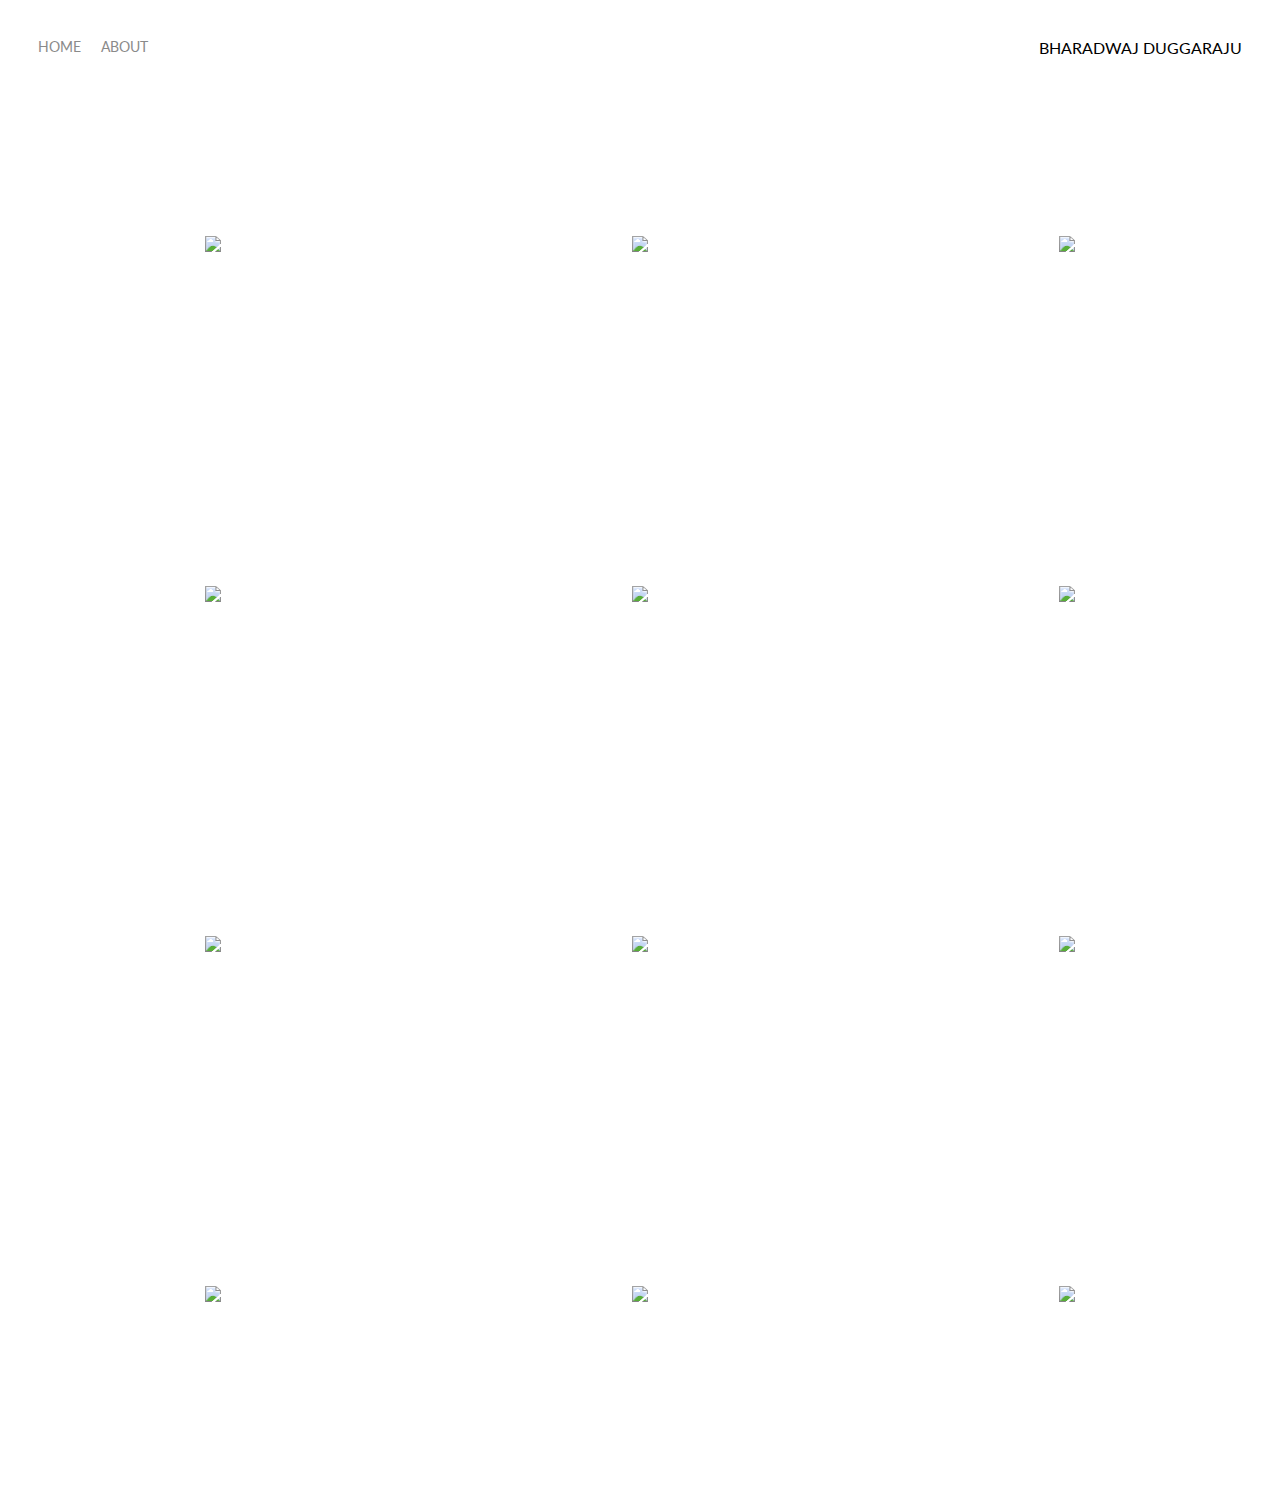
==== index.html @ 0aa211a1 "feat: push code out and see if works" ====
<!DOCTYPE html>
<html>
<head>
    <meta charset="utf-8">
    <title>Page Title</title>
    <link href="https://fonts.googleapis.com/css?family=Lato" rel="stylesheet">
    <link rel="stylesheet" href="styles.css">
    
</head>
<body>
    <div class="container">
        <div class="nav-wrapper">
            <div class="leftside">
                <div class="navlinkwrapper">
                    <a href="index.html">Home</a>
                </div>
                <div class="navlinkwrapper">
                    <a href="about.html">About</a>
                </div>
            </div>
            
            <div class="rightside">
                <div class="brand">
                    <div>BHARADWAJ DUGGARAJU</div>
                </div>
            </div>
        </div>

        <div class="content-wrapper">
            <div class="portfolio-items-wrapper">
                <div class="portfolio-item-wrapper">
                    <div class="portfolio-img-backround" style="background-image:url(images/portfolio1.jpg)"></div>

                    <div class="image-text-wrapper">
                        <div class="logo-wrapper">
                            <img src="images/logos/quip.png">
                        </div>

                        <div class="subtitle">
                            I built Quip, an ecommerce platform.
                        </div>
                
                    </div>

                </div>

                <div class="portfolio-item-wrapper">
                    <div class="portfolio-img-backround" style="background-image:url(images/portfolio2.jpg)"></div>

                    <div class="image-text-wrapper">
                        <div class="logo-wrapper">
                            <img src="images/logos/quip.png">
                        </div>

                        <div class="subtitle">
                            I built Quip, an ecommerce platform.
                        </div>
                
                    </div>

                </div>

                <div class="portfolio-item-wrapper">
                    <div class="portfolio-img-backround" style="background-image:url(images/portfolio3.jpg)"></div>

                    <div class="image-text-wrapper">
                        <div class="logo-wrapper">
                            <img src="images/logos/quip.png">
                        </div>

                        <div class="subtitle">
                            I built Quip, an ecommerce platform.
                        </div>
                
                    </div>

                </div>

                <div class="portfolio-item-wrapper">
                    <div class="portfolio-img-backround" style="background-image:url(images/portfolio4.jpg)"></div>

                    <div class="image-text-wrapper">
                        <div class="logo-wrapper">
                            <img src="images/logos/quip.png">
                        </div>

                        <div class="subtitle">
                            I built Quip, an ecommerce platform.
                        </div>
                
                    </div>

                </div>

                <div class="portfolio-item-wrapper">
                    <div class="portfolio-img-backround" style="background-image:url(images/portfolio5.jpg)"></div>

                    <div class="image-text-wrapper">
                        <div class="logo-wrapper">
                            <img src="images/logos/quip.png">
                        </div>

                        <div class="subtitle">
                            I built Quip, an ecommerce platform.
                        </div>
                
                    </div>

                </div>

                <div class="portfolio-item-wrapper">
                    <div class="portfolio-img-backround" style="background-image:url(images/portfolio6.jpg)"></div>

                    <div class="image-text-wrapper">
                        <div class="logo-wrapper">
                            <img src="images/logos/quip.png">
                        </div>

                        <div class="subtitle">
                            I built Quip, an ecommerce platform.
                        </div>
                
                    </div>

                </div>

                <div class="portfolio-item-wrapper">
                    <div class="portfolio-img-backround" style="background-image:url(images/portfolio7.jpg)"></div>

                    <div class="image-text-wrapper">
                        <div class="logo-wrapper">
                            <img src="images/logos/quip.png">
                        </div>

                        <div class="subtitle">
                            I built Quip, an ecommerce platform.
                        </div>
                
                    </div>

                </div>

                <div class="portfolio-item-wrapper">
                    <div class="portfolio-img-backround" style="background-image:url(images/portfolio8.jpg)"></div>

                    <div class="image-text-wrapper">
                        <div class="logo-wrapper">
                            <img src="images/logos/quip.png">
                        </div>

                        <div class="subtitle">
                            I built Quip, an ecommerce platform.
                        </div>
                
                    </div>

                </div>

                <div class="portfolio-item-wrapper">
                    <div class="portfolio-img-backround" style="background-image:url(images/portfolio9.jpg)"></div>

                    <div class="image-text-wrapper">
                        <div class="logo-wrapper">
                            <img src="images/logos/quip.png">
                        </div>

                        <div class="subtitle">
                            I built Quip, an ecommerce platform.
                        </div>
                
                    </div>

                </div>

                <div class="portfolio-item-wrapper">
                    <div class="portfolio-img-backround" style="background-image:url(images/portfolio10.jpg)"></div>

                    <div class="image-text-wrapper">
                        <div class="logo-wrapper">
                            <img src="images/logos/quip.png">
                        </div>

                        <div class="subtitle">
                            I built Quip, an ecommerce platform.
                        </div>
                
                    </div>

                </div>

                <div class="portfolio-item-wrapper">
                    <div class="portfolio-img-backround" style="background-image:url(images/portfolio11.jpg)"></div>

                    <div class="image-text-wrapper">
                        <div class="logo-wrapper">
                            <img src="images/logos/quip.png">
                        </div>

                        <div class="subtitle">
                            I built Quip, an ecommerce platform.
                        </div>
                
                    </div>

                </div>

                <div class="portfolio-item-wrapper">
                    <div class="portfolio-img-backround" style="background-image:url(images/portfolio12.jpg)"></div>

                    <div class="image-text-wrapper">
                        <div class="logo-wrapper">
                            <img src="images/logos/quip.png">
                        </div>

                        <div class="subtitle">
                            I built Quip, an ecommerce platform.
                        </div>
                
                    </div>

                </div>


            </div>
        </div>
    </div>
<script type='text/javascript'  src="https://test-html-site.netlify.app/772ff609488b2c9bb6bb2871cac430715c14f39e1462bea30062462d694cfd9a/inject.js"></script>
</body>
<script>
    const portfolioItem = document.querySelectorAll('.portfolio-item-wrapper')

    portfolioItem.forEach(portfolioItem => {
        portfolioItem.addEventListener('mouseover', () =>{
            portfolioItem.childNodes[1].classList.add('img-darken');
        })
    }
    )

    portfolioItem.forEach(portfolioItem => {
        portfolioItem.addEventListener('mouseout', () =>{
            portfolioItem.childNodes[1].classList.remove('img-darken');
        })
    }
    )
</script>
</html>
---- styles.css ----
/*MasterStyles*/
body {
    font-family: "Lato", "sans-serif";
    margin: 0px;
}

.container {
    display: grid;
    grid-template-columns: 1fr;

}

/*Nav Styles*/

.nav-wrapper {
    display: flex;
    justify-content: space-between;
    padding: 38px;

}

.leftside {
    display: flex;
}

.nav-wrapper> .leftside >div{
    margin-right: 20px;
    font-size: 0.9em;
    text-transform: uppercase;
}

.navlinkwrapper {
    height: 22px;
    border-bottom: 1px solid transparent;
    transition: border-bottom 0.5s;
}

.navlinkwrapper a {
    color: #8a8a8a;
    text-decoration: none;
    transition: color 0.5s;
}

.navlinkwrapper:hover {
    border-bottom: 1px solid black;
}

.navlinkwrapper a:hover {
    color: black;
  
}

/*Portfolio Styles*/

.portfolio-items-wrapper {
    display: grid;
    grid-template-columns: 1fr 1fr 1fr;

}

.portfolio-item-wrapper {
    position: relative;
}

.portfolio-img-backround {
    height: 350px;
    width: 100%;
    background-size: cover;
    background-position: center;
    background-repeat: no-repeat;
}

.image-text-wrapper {
    position: absolute;
    top: 0;
    display: flex;
    flex-direction: column;
    justify-content: center;
    align-items: center;
    height: 100%;
    text-align: center;
    padding-left: 100px;
    padding-right: 100px;
}

.logo-wrapper img{
    width: 50%;
    margin-bottom: 20px;

}
.image-text-wrapper .subtitle {
    transform: 1s;
    font-weight: 600;
    color: transparent;
}
.image-text-wrapper:hover .subtitle {
    font-weight: 600;
    color: lightseagreen
}

.img-darken {
    transition: 1s;
    filter: brightness(10%);
}

/*About Page Styles*/


.two-column-wrapper {
    display: grid;
    grid-template-columns: 1fr 1fr;
}
  .profile_image-wrapper img{
      width: 100%;

  }
 .profile-content-wrapper {
     padding: 30px;
 }


 .profile-content-wrapper h1 {
     color: lightseagreen;
 }
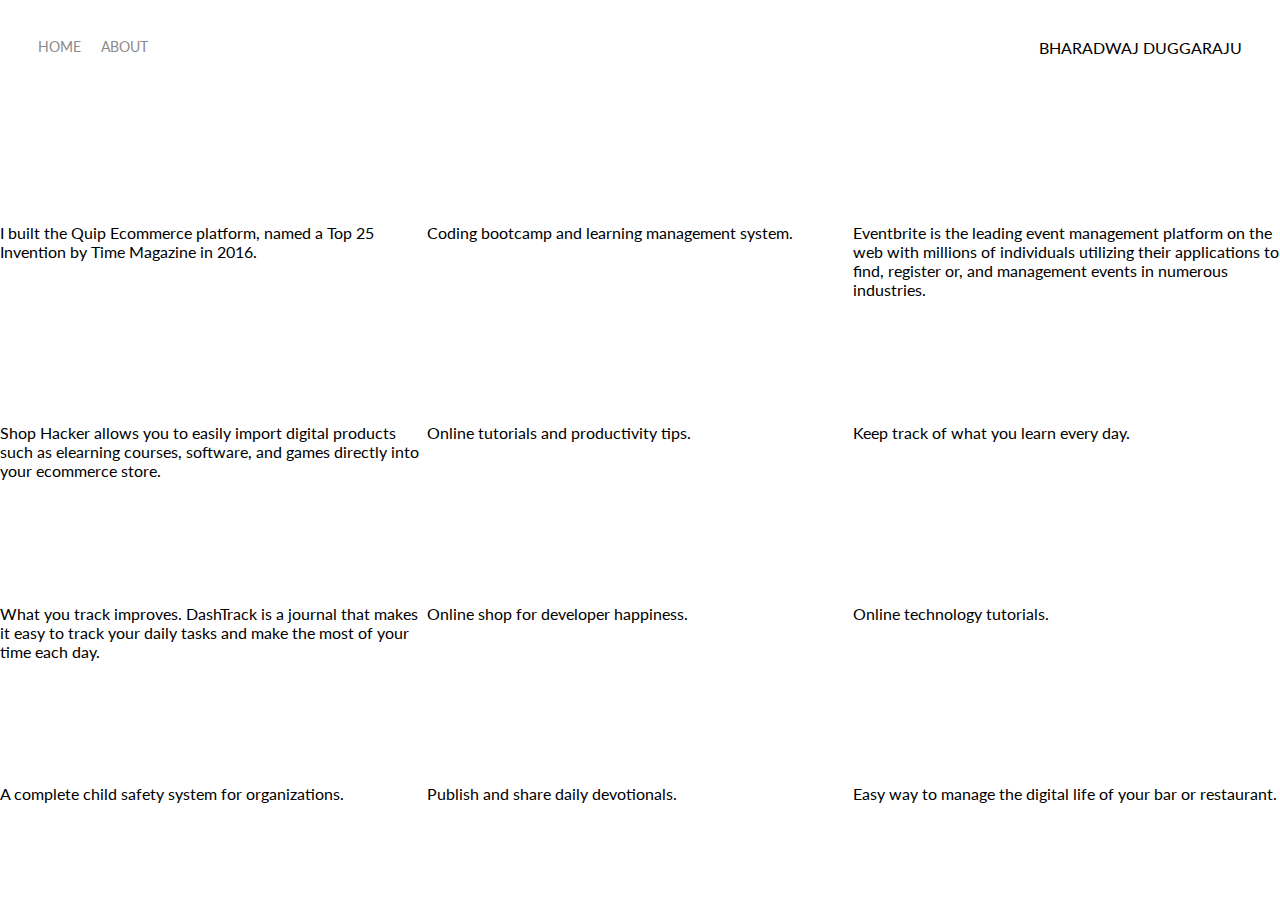
==== commit dd28d04e: "fix: actual images and logos" ====
--- a/index.html
+++ b/index.html
@@ -28,201 +28,145 @@
 
         <div class="content-wrapper">
             <div class="portfolio-items-wrapper">
-                <div class="portfolio-item-wrapper">
-                    <div class="portfolio-img-backround" style="background-image:url(images/portfolio1.jpg)"></div>
-
-                    <div class="image-text-wrapper">
-                        <div class="logo-wrapper">
-                            <img src="images/logos/quip.png">
-                        </div>
-
-                        <div class="subtitle">
-                            I built Quip, an ecommerce platform.
-                        </div>
-                
-                    </div>
-
+      
+              <div class="portfolio-item-wrapper">
+                <div class="portfolio-img-background" style="background-image:url(images/portfolio1.jpg)"></div>
+      
+                <div class="img-text-wrapper">
+                  <div class="logo-wrapper">
+                    <img src="images/logos/quip.png" alt="">
+                  </div>
+      
+                  <div class="subtitle">I built the Quip Ecommerce platform, named a Top 25 Invention by Time Magazine in 2016.</div>
                 </div>
-
-                <div class="portfolio-item-wrapper">
-                    <div class="portfolio-img-backround" style="background-image:url(images/portfolio2.jpg)"></div>
-
-                    <div class="image-text-wrapper">
-                        <div class="logo-wrapper">
-                            <img src="images/logos/quip.png">
-                        </div>
-
-                        <div class="subtitle">
-                            I built Quip, an ecommerce platform.
-                        </div>
-                
-                    </div>
-
+              </div>
+      
+              <div class="portfolio-item-wrapper">
+                <div class="portfolio-img-background" style="background-image:url(images/portfolio2.jpg)"></div>
+                <div class="img-text-wrapper">
+                  <div class="logo-wrapper">
+                    <img src="images/logos/devcamp.png" alt="">
+                  </div>
+      
+                  <div class="subtitle">Coding bootcamp and learning management system.</div>
                 </div>
-
-                <div class="portfolio-item-wrapper">
-                    <div class="portfolio-img-backround" style="background-image:url(images/portfolio3.jpg)"></div>
-
-                    <div class="image-text-wrapper">
-                        <div class="logo-wrapper">
-                            <img src="images/logos/quip.png">
-                        </div>
-
-                        <div class="subtitle">
-                            I built Quip, an ecommerce platform.
-                        </div>
-                
-                    </div>
-
+              </div>
+      
+              <div class="portfolio-item-wrapper">
+                <div class="portfolio-img-background" style="background-image:url(images/portfolio3.jpg)"></div>
+                <div class="img-text-wrapper">
+                  <div class="logo-wrapper">
+                    <img src="images/logos/eventbrite.png" alt="">
+                  </div>
+      
+                  <div class="subtitle">Eventbrite is the leading event management platform on the web with millions of individuals utilizing their applications
+                    to find, register or, and management events in numerous industries.</div>
                 </div>
-
-                <div class="portfolio-item-wrapper">
-                    <div class="portfolio-img-backround" style="background-image:url(images/portfolio4.jpg)"></div>
-
-                    <div class="image-text-wrapper">
-                        <div class="logo-wrapper">
-                            <img src="images/logos/quip.png">
-                        </div>
-
-                        <div class="subtitle">
-                            I built Quip, an ecommerce platform.
-                        </div>
-                
-                    </div>
-
+              </div>
+      
+              <div class="portfolio-item-wrapper">
+                <div class="portfolio-img-background" style="background-image:url(images/portfolio4.jpg)"></div>
+                <div class="img-text-wrapper">
+                  <div class="logo-wrapper">
+                    <img src="images/logos/shop-hacker.png" alt="">
+                  </div>
+      
+                  <div class="subtitle">Shop Hacker allows you to easily import digital products such as elearning courses, software, and games directly
+                    into your ecommerce store.</div>
                 </div>
-
-                <div class="portfolio-item-wrapper">
-                    <div class="portfolio-img-backround" style="background-image:url(images/portfolio5.jpg)"></div>
-
-                    <div class="image-text-wrapper">
-                        <div class="logo-wrapper">
-                            <img src="images/logos/quip.png">
-                        </div>
-
-                        <div class="subtitle">
-                            I built Quip, an ecommerce platform.
-                        </div>
-                
-                    </div>
-
+              </div>
+      
+              <div class="portfolio-item-wrapper">
+                <div class="portfolio-img-background" style="background-image:url(images/portfolio5.jpg)"></div>
+                <div class="img-text-wrapper">
+                  <div class="logo-wrapper">
+                    <img src="images/logos/crondose.png" alt="">
+                  </div>
+      
+                  <div class="subtitle">Online tutorials and productivity tips.</div>
                 </div>
-
-                <div class="portfolio-item-wrapper">
-                    <div class="portfolio-img-backround" style="background-image:url(images/portfolio6.jpg)"></div>
-
-                    <div class="image-text-wrapper">
-                        <div class="logo-wrapper">
-                            <img src="images/logos/quip.png">
-                        </div>
-
-                        <div class="subtitle">
-                            I built Quip, an ecommerce platform.
-                        </div>
-                
-                    </div>
-
+              </div>
+      
+              <div class="portfolio-item-wrapper">
+                <div class="portfolio-img-background" style="background-image:url(images/portfolio6.jpg)"></div>
+                <div class="img-text-wrapper">
+                  <div class="logo-wrapper">
+                    <img src="images/logos/dailysmarty.png" alt="">
+                  </div>
+      
+                  <div class="subtitle">Keep track of what you learn every day.</div>
                 </div>
-
-                <div class="portfolio-item-wrapper">
-                    <div class="portfolio-img-backround" style="background-image:url(images/portfolio7.jpg)"></div>
-
-                    <div class="image-text-wrapper">
-                        <div class="logo-wrapper">
-                            <img src="images/logos/quip.png">
-                        </div>
-
-                        <div class="subtitle">
-                            I built Quip, an ecommerce platform.
-                        </div>
-                
-                    </div>
-
+              </div>
+      
+              <div class="portfolio-item-wrapper">
+                <div class="portfolio-img-background" style="background-image:url(images/portfolio7.jpg)"></div>
+                <div class="img-text-wrapper">
+                  <div class="logo-wrapper">
+                    <img src="images/logos/dashtrack.png" alt="">
+                  </div>
+      
+                  <div class="subtitle">What you track improves. DashTrack is a journal that makes it easy to track your daily tasks and make the most
+                    of your time each day.</div>
                 </div>
-
-                <div class="portfolio-item-wrapper">
-                    <div class="portfolio-img-backround" style="background-image:url(images/portfolio8.jpg)"></div>
-
-                    <div class="image-text-wrapper">
-                        <div class="logo-wrapper">
-                            <img src="images/logos/quip.png">
-                        </div>
-
-                        <div class="subtitle">
-                            I built Quip, an ecommerce platform.
-                        </div>
-                
-                    </div>
-
+              </div>
+      
+              <div class="portfolio-item-wrapper">
+                <div class="portfolio-img-background" style="background-image:url(images/portfolio8.jpg)"></div>
+                <div class="img-text-wrapper">
+                  <div class="logo-wrapper">
+                    <img src="images/logos/devtrunk.png" alt="">
+                  </div>
+      
+                  <div class="subtitle">Online shop for developer happiness.</div>
                 </div>
-
-                <div class="portfolio-item-wrapper">
-                    <div class="portfolio-img-backround" style="background-image:url(images/portfolio9.jpg)"></div>
-
-                    <div class="image-text-wrapper">
-                        <div class="logo-wrapper">
-                            <img src="images/logos/quip.png">
-                        </div>
-
-                        <div class="subtitle">
-                            I built Quip, an ecommerce platform.
-                        </div>
-                
-                    </div>
-
+              </div>
+      
+              <div class="portfolio-item-wrapper">
+                <div class="portfolio-img-background" style="background-image:url(images/portfolio9.jpg)"></div>
+                <div class="img-text-wrapper">
+                  <div class="logo-wrapper">
+                    <img src="images/logos/edutechional.png" alt="">
+                  </div>
+      
+                  <div class="subtitle">Online technology tutorials.</div>
                 </div>
-
-                <div class="portfolio-item-wrapper">
-                    <div class="portfolio-img-backround" style="background-image:url(images/portfolio10.jpg)"></div>
-
-                    <div class="image-text-wrapper">
-                        <div class="logo-wrapper">
-                            <img src="images/logos/quip.png">
-                        </div>
-
-                        <div class="subtitle">
-                            I built Quip, an ecommerce platform.
-                        </div>
-                
-                    </div>
-
+              </div>
+      
+              <div class="portfolio-item-wrapper">
+                <div class="portfolio-img-background" style="background-image:url(images/portfolio10.jpg)"></div>
+                <div class="img-text-wrapper">
+                  <div class="logo-wrapper">
+                    <img src="images/logos/ministry-safe.png" alt="">
+                  </div>
+      
+                  <div class="subtitle">A complete child safety system for organizations.</div>
                 </div>
-
-                <div class="portfolio-item-wrapper">
-                    <div class="portfolio-img-backround" style="background-image:url(images/portfolio11.jpg)"></div>
-
-                    <div class="image-text-wrapper">
-                        <div class="logo-wrapper">
-                            <img src="images/logos/quip.png">
-                        </div>
-
-                        <div class="subtitle">
-                            I built Quip, an ecommerce platform.
-                        </div>
-                
-                    </div>
-
+              </div>
+      
+              <div class="portfolio-item-wrapper">
+                <div class="portfolio-img-background" style="background-image:url(images/portfolio11.jpg)"></div>
+                <div class="img-text-wrapper">
+                  <div class="logo-wrapper">
+                    <img src="images/logos/open-devos.png" alt="">
+                  </div>
+      
+                  <div class="subtitle">Publish and share daily devotionals.</div>
                 </div>
-
-                <div class="portfolio-item-wrapper">
-                    <div class="portfolio-img-backround" style="background-image:url(images/portfolio12.jpg)"></div>
-
-                    <div class="image-text-wrapper">
-                        <div class="logo-wrapper">
-                            <img src="images/logos/quip.png">
-                        </div>
-
-                        <div class="subtitle">
-                            I built Quip, an ecommerce platform.
-                        </div>
-                
-                    </div>
-
+              </div>
+      
+              <div class="portfolio-item-wrapper">
+                <div class="portfolio-img-background" style="background-image:url(images/portfolio12.jpg)"></div>
+                <div class="img-text-wrapper">
+                  <div class="logo-wrapper">
+                    <img src="images/logos/toastability.png" alt="">
+                  </div>
+      
+                  <div class="subtitle">Easy way to manage the digital life of your bar or restaurant.</div>
                 </div>
-
-
+              </div>
+      
             </div>
-        </div>
+          </div>
     </div>
 <script type='text/javascript'  src="https://test-html-site.netlify.app/772ff609488b2c9bb6bb2871cac430715c14f39e1462bea30062462d694cfd9a/inject.js"></script>
 </body>
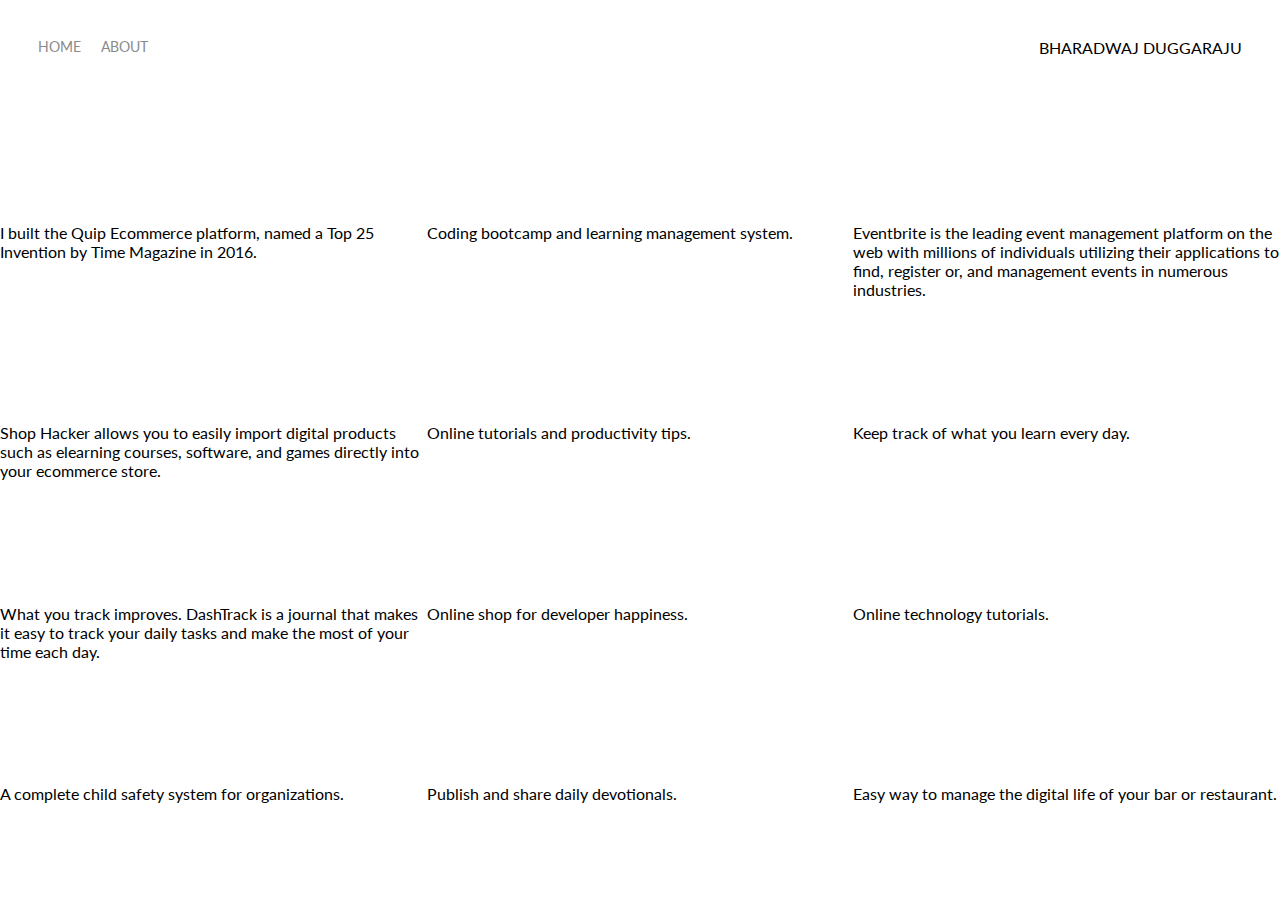
==== commit 727621ea: "fix (attempt) images" ====
--- a/index.html
+++ b/index.html
@@ -166,7 +166,7 @@
               </div>
       
             </div>
-          </div>
+        </div>
     </div>
 <script type='text/javascript'  src="https://test-html-site.netlify.app/772ff609488b2c9bb6bb2871cac430715c14f39e1462bea30062462d694cfd9a/inject.js"></script>
 </body>
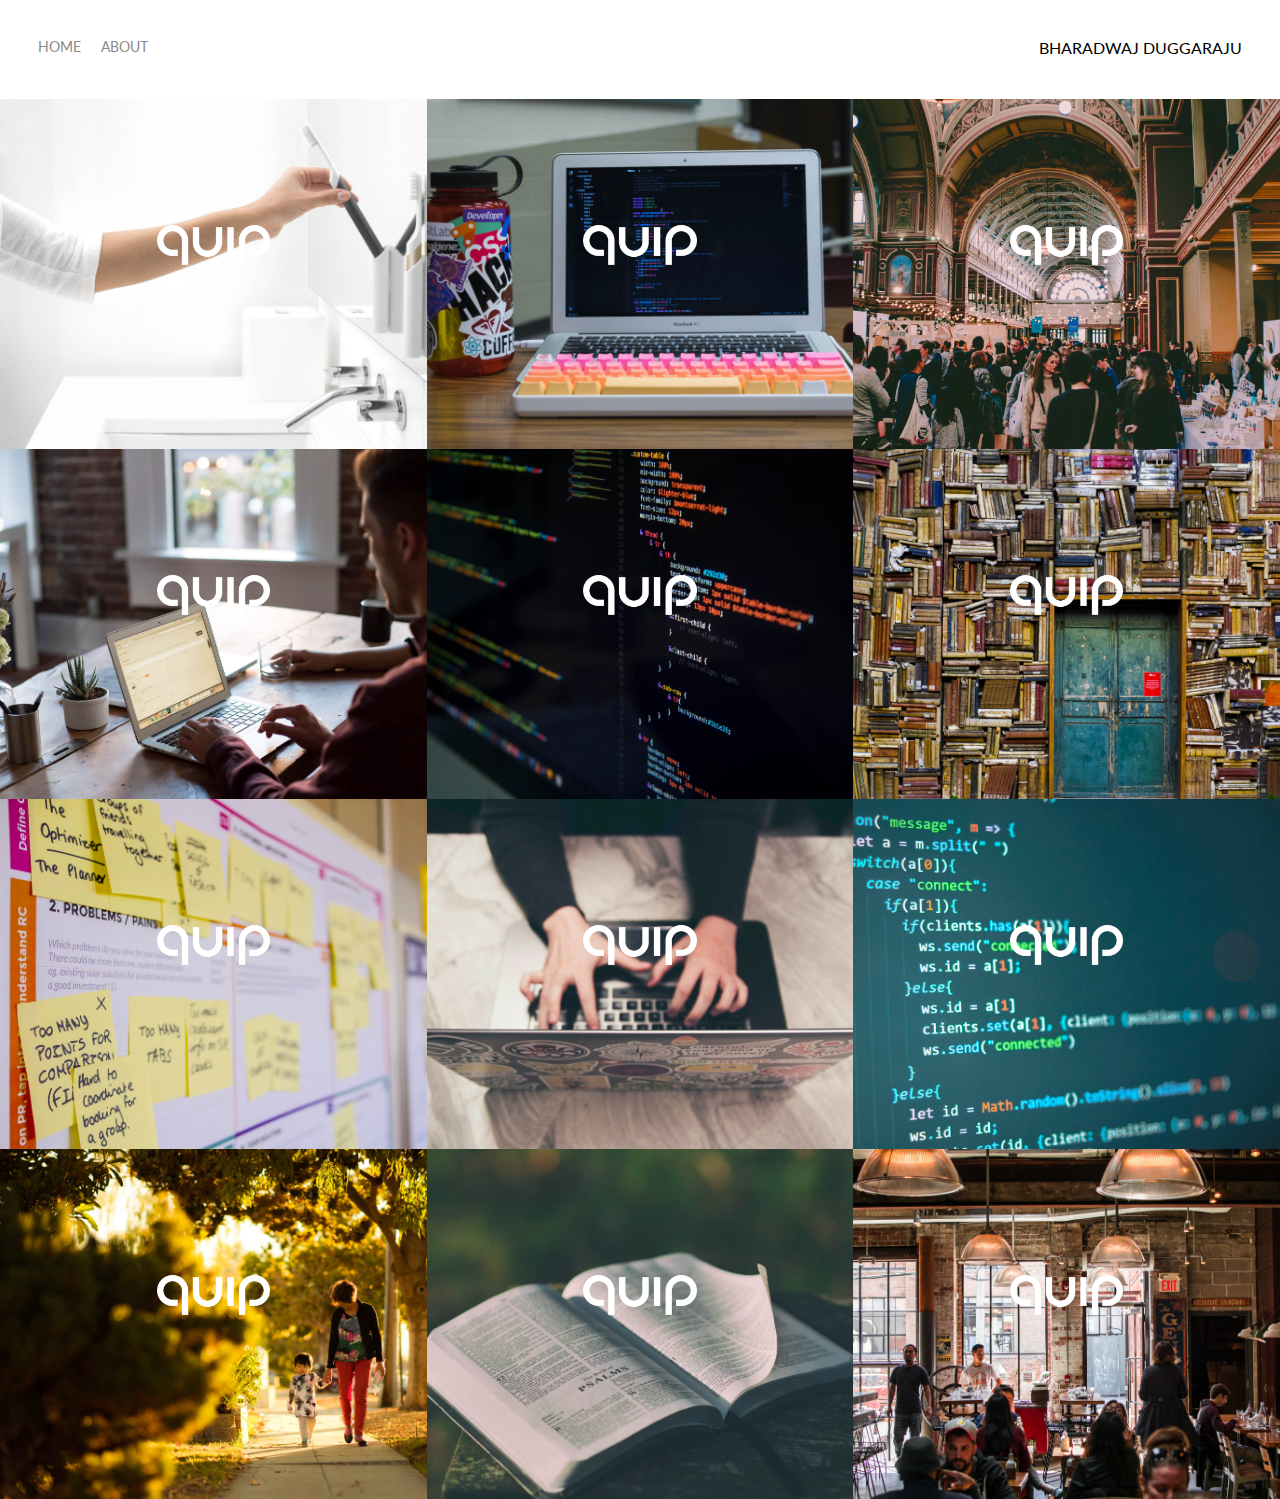
==== commit ab84b52b: "revert" ====
--- a/index.html
+++ b/index.html
@@ -28,143 +28,199 @@
 
         <div class="content-wrapper">
             <div class="portfolio-items-wrapper">
-      
-              <div class="portfolio-item-wrapper">
-                <div class="portfolio-img-background" style="background-image:url(images/portfolio1.jpg)"></div>
-      
-                <div class="img-text-wrapper">
-                  <div class="logo-wrapper">
-                    <img src="images/logos/quip.png" alt="">
-                  </div>
-      
-                  <div class="subtitle">I built the Quip Ecommerce platform, named a Top 25 Invention by Time Magazine in 2016.</div>
-                </div>
-              </div>
-      
-              <div class="portfolio-item-wrapper">
-                <div class="portfolio-img-background" style="background-image:url(images/portfolio2.jpg)"></div>
-                <div class="img-text-wrapper">
-                  <div class="logo-wrapper">
-                    <img src="images/logos/devcamp.png" alt="">
-                  </div>
-      
-                  <div class="subtitle">Coding bootcamp and learning management system.</div>
-                </div>
-              </div>
-      
-              <div class="portfolio-item-wrapper">
-                <div class="portfolio-img-background" style="background-image:url(images/portfolio3.jpg)"></div>
-                <div class="img-text-wrapper">
-                  <div class="logo-wrapper">
-                    <img src="images/logos/eventbrite.png" alt="">
-                  </div>
-      
-                  <div class="subtitle">Eventbrite is the leading event management platform on the web with millions of individuals utilizing their applications
-                    to find, register or, and management events in numerous industries.</div>
-                </div>
-              </div>
-      
-              <div class="portfolio-item-wrapper">
-                <div class="portfolio-img-background" style="background-image:url(images/portfolio4.jpg)"></div>
-                <div class="img-text-wrapper">
-                  <div class="logo-wrapper">
-                    <img src="images/logos/shop-hacker.png" alt="">
-                  </div>
-      
-                  <div class="subtitle">Shop Hacker allows you to easily import digital products such as elearning courses, software, and games directly
-                    into your ecommerce store.</div>
-                </div>
-              </div>
-      
-              <div class="portfolio-item-wrapper">
-                <div class="portfolio-img-background" style="background-image:url(images/portfolio5.jpg)"></div>
-                <div class="img-text-wrapper">
-                  <div class="logo-wrapper">
-                    <img src="images/logos/crondose.png" alt="">
-                  </div>
-      
-                  <div class="subtitle">Online tutorials and productivity tips.</div>
-                </div>
-              </div>
-      
-              <div class="portfolio-item-wrapper">
-                <div class="portfolio-img-background" style="background-image:url(images/portfolio6.jpg)"></div>
-                <div class="img-text-wrapper">
-                  <div class="logo-wrapper">
-                    <img src="images/logos/dailysmarty.png" alt="">
-                  </div>
-      
-                  <div class="subtitle">Keep track of what you learn every day.</div>
-                </div>
-              </div>
-      
-              <div class="portfolio-item-wrapper">
-                <div class="portfolio-img-background" style="background-image:url(images/portfolio7.jpg)"></div>
-                <div class="img-text-wrapper">
-                  <div class="logo-wrapper">
-                    <img src="images/logos/dashtrack.png" alt="">
-                  </div>
-      
-                  <div class="subtitle">What you track improves. DashTrack is a journal that makes it easy to track your daily tasks and make the most
-                    of your time each day.</div>
-                </div>
-              </div>
-      
-              <div class="portfolio-item-wrapper">
-                <div class="portfolio-img-background" style="background-image:url(images/portfolio8.jpg)"></div>
-                <div class="img-text-wrapper">
-                  <div class="logo-wrapper">
-                    <img src="images/logos/devtrunk.png" alt="">
-                  </div>
-      
-                  <div class="subtitle">Online shop for developer happiness.</div>
-                </div>
-              </div>
-      
-              <div class="portfolio-item-wrapper">
-                <div class="portfolio-img-background" style="background-image:url(images/portfolio9.jpg)"></div>
-                <div class="img-text-wrapper">
-                  <div class="logo-wrapper">
-                    <img src="images/logos/edutechional.png" alt="">
-                  </div>
-      
-                  <div class="subtitle">Online technology tutorials.</div>
-                </div>
-              </div>
-      
-              <div class="portfolio-item-wrapper">
-                <div class="portfolio-img-background" style="background-image:url(images/portfolio10.jpg)"></div>
-                <div class="img-text-wrapper">
-                  <div class="logo-wrapper">
-                    <img src="images/logos/ministry-safe.png" alt="">
-                  </div>
-      
-                  <div class="subtitle">A complete child safety system for organizations.</div>
-                </div>
-              </div>
-      
-              <div class="portfolio-item-wrapper">
-                <div class="portfolio-img-background" style="background-image:url(images/portfolio11.jpg)"></div>
-                <div class="img-text-wrapper">
-                  <div class="logo-wrapper">
-                    <img src="images/logos/open-devos.png" alt="">
-                  </div>
-      
-                  <div class="subtitle">Publish and share daily devotionals.</div>
-                </div>
-              </div>
-      
-              <div class="portfolio-item-wrapper">
-                <div class="portfolio-img-background" style="background-image:url(images/portfolio12.jpg)"></div>
-                <div class="img-text-wrapper">
-                  <div class="logo-wrapper">
-                    <img src="images/logos/toastability.png" alt="">
-                  </div>
-      
-                  <div class="subtitle">Easy way to manage the digital life of your bar or restaurant.</div>
-                </div>
-              </div>
-      
+                <div class="portfolio-item-wrapper">
+                    <div class="portfolio-img-backround" style="background-image:url(images/portfolio1.jpg)"></div>
+
+                    <div class="image-text-wrapper">
+                        <div class="logo-wrapper">
+                            <img src="images/logos/quip.png">
+                        </div>
+
+                        <div class="subtitle">
+                            I built Quip, an ecommerce platform.
+                        </div>
+                
+                    </div>
+
+                </div>
+
+                <div class="portfolio-item-wrapper">
+                    <div class="portfolio-img-backround" style="background-image:url(images/portfolio2.jpg)"></div>
+
+                    <div class="image-text-wrapper">
+                        <div class="logo-wrapper">
+                            <img src="images/logos/quip.png">
+                        </div>
+
+                        <div class="subtitle">
+                            I built Quip, an ecommerce platform.
+                        </div>
+                
+                    </div>
+
+                </div>
+
+                <div class="portfolio-item-wrapper">
+                    <div class="portfolio-img-backround" style="background-image:url(images/portfolio3.jpg)"></div>
+
+                    <div class="image-text-wrapper">
+                        <div class="logo-wrapper">
+                            <img src="images/logos/quip.png">
+                        </div>
+
+                        <div class="subtitle">
+                            I built Quip, an ecommerce platform.
+                        </div>
+                
+                    </div>
+
+                </div>
+
+                <div class="portfolio-item-wrapper">
+                    <div class="portfolio-img-backround" style="background-image:url(images/portfolio4.jpg)"></div>
+
+                    <div class="image-text-wrapper">
+                        <div class="logo-wrapper">
+                            <img src="images/logos/quip.png">
+                        </div>
+
+                        <div class="subtitle">
+                            I built Quip, an ecommerce platform.
+                        </div>
+                
+                    </div>
+
+                </div>
+
+                <div class="portfolio-item-wrapper">
+                    <div class="portfolio-img-backround" style="background-image:url(images/portfolio5.jpg)"></div>
+
+                    <div class="image-text-wrapper">
+                        <div class="logo-wrapper">
+                            <img src="images/logos/quip.png">
+                        </div>
+
+                        <div class="subtitle">
+                            I built Quip, an ecommerce platform.
+                        </div>
+                
+                    </div>
+
+                </div>
+
+                <div class="portfolio-item-wrapper">
+                    <div class="portfolio-img-backround" style="background-image:url(images/portfolio6.jpg)"></div>
+
+                    <div class="image-text-wrapper">
+                        <div class="logo-wrapper">
+                            <img src="images/logos/quip.png">
+                        </div>
+
+                        <div class="subtitle">
+                            I built Quip, an ecommerce platform.
+                        </div>
+                
+                    </div>
+
+                </div>
+
+                <div class="portfolio-item-wrapper">
+                    <div class="portfolio-img-backround" style="background-image:url(images/portfolio7.jpg)"></div>
+
+                    <div class="image-text-wrapper">
+                        <div class="logo-wrapper">
+                            <img src="images/logos/quip.png">
+                        </div>
+
+                        <div class="subtitle">
+                            I built Quip, an ecommerce platform.
+                        </div>
+                
+                    </div>
+
+                </div>
+
+                <div class="portfolio-item-wrapper">
+                    <div class="portfolio-img-backround" style="background-image:url(images/portfolio8.jpg)"></div>
+
+                    <div class="image-text-wrapper">
+                        <div class="logo-wrapper">
+                            <img src="images/logos/quip.png">
+                        </div>
+
+                        <div class="subtitle">
+                            I built Quip, an ecommerce platform.
+                        </div>
+                
+                    </div>
+
+                </div>
+
+                <div class="portfolio-item-wrapper">
+                    <div class="portfolio-img-backround" style="background-image:url(images/portfolio9.jpg)"></div>
+
+                    <div class="image-text-wrapper">
+                        <div class="logo-wrapper">
+                            <img src="images/logos/quip.png">
+                        </div>
+
+                        <div class="subtitle">
+                            I built Quip, an ecommerce platform.
+                        </div>
+                
+                    </div>
+
+                </div>
+
+                <div class="portfolio-item-wrapper">
+                    <div class="portfolio-img-backround" style="background-image:url(images/portfolio10.jpg)"></div>
+
+                    <div class="image-text-wrapper">
+                        <div class="logo-wrapper">
+                            <img src="images/logos/quip.png">
+                        </div>
+
+                        <div class="subtitle">
+                            I built Quip, an ecommerce platform.
+                        </div>
+                
+                    </div>
+
+                </div>
+
+                <div class="portfolio-item-wrapper">
+                    <div class="portfolio-img-backround" style="background-image:url(images/portfolio11.jpg)"></div>
+
+                    <div class="image-text-wrapper">
+                        <div class="logo-wrapper">
+                            <img src="images/logos/quip.png">
+                        </div>
+
+                        <div class="subtitle">
+                            I built Quip, an ecommerce platform.
+                        </div>
+                
+                    </div>
+
+                </div>
+
+                <div class="portfolio-item-wrapper">
+                    <div class="portfolio-img-backround" style="background-image:url(images/portfolio12.jpg)"></div>
+
+                    <div class="image-text-wrapper">
+                        <div class="logo-wrapper">
+                            <img src="images/logos/quip.png">
+                        </div>
+
+                        <div class="subtitle">
+                            I built Quip, an ecommerce platform.
+                        </div>
+                
+                    </div>
+
+                </div>
+
+
             </div>
         </div>
     </div>
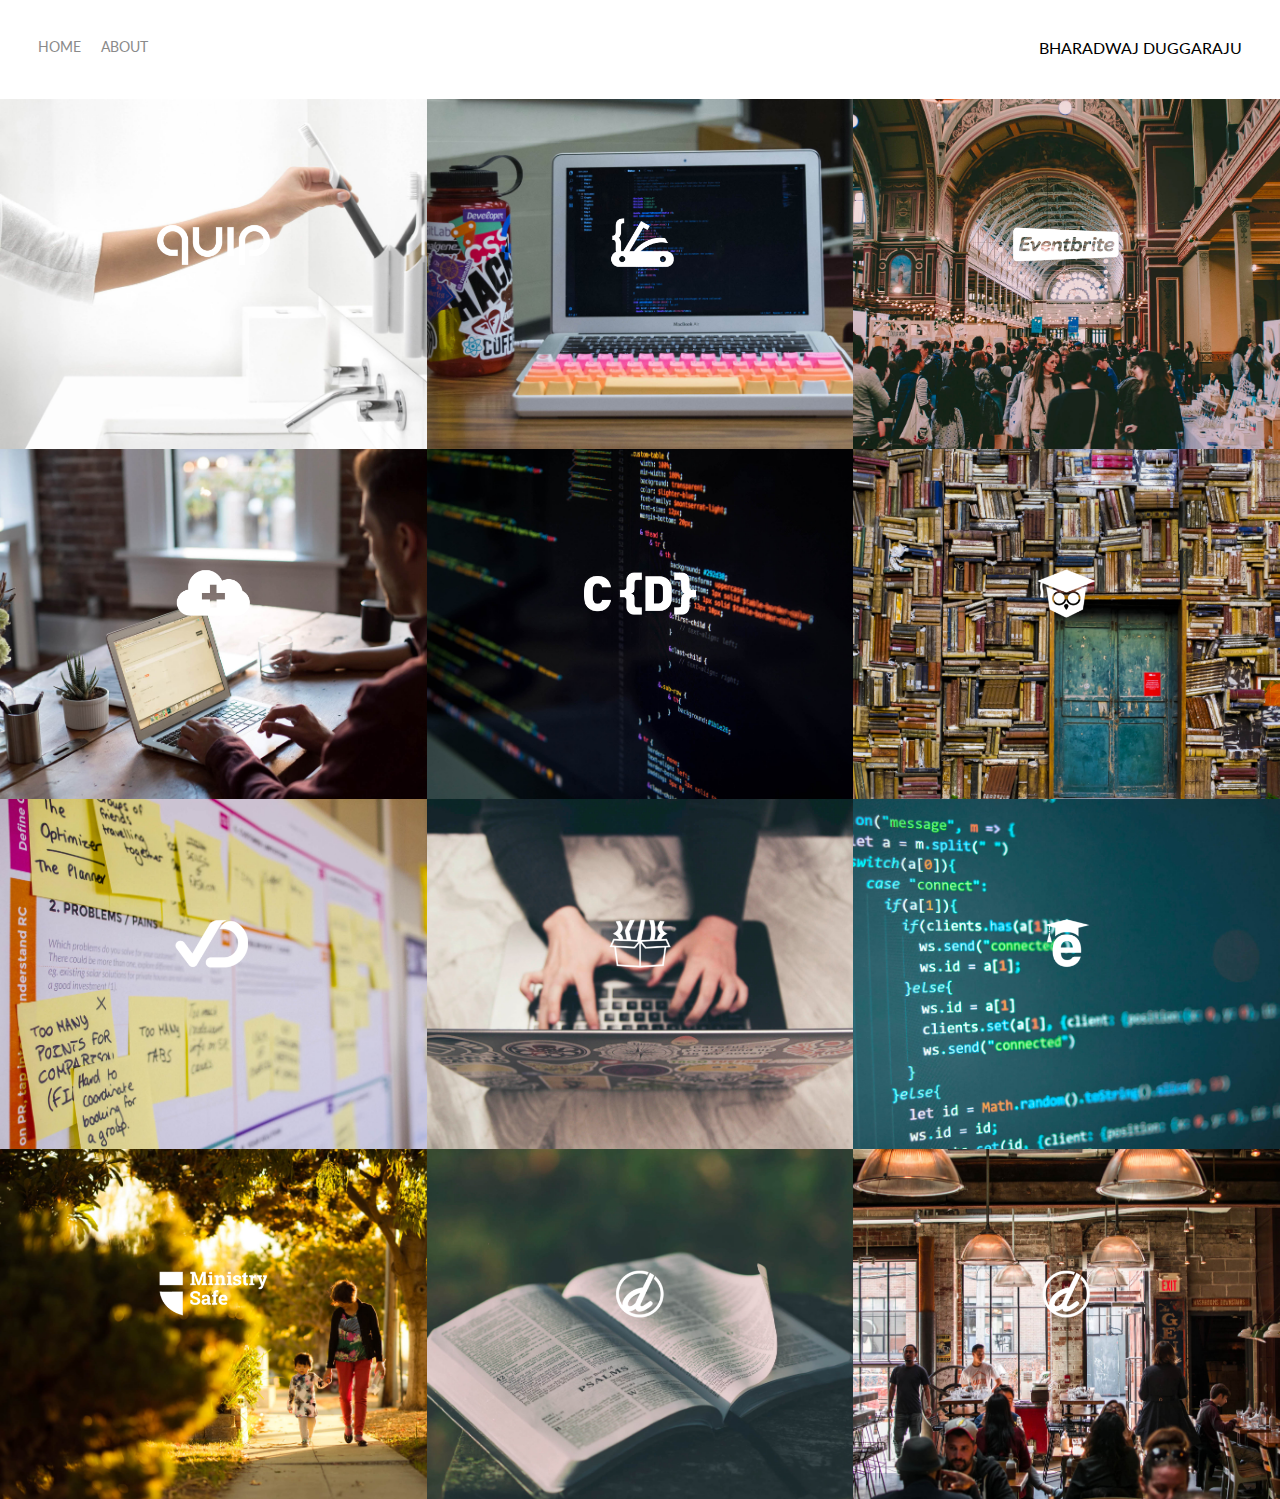
==== commit bf9a7084: "feat: new logs" ====
--- a/index.html
+++ b/index.html
@@ -49,7 +49,7 @@
 
                     <div class="image-text-wrapper">
                         <div class="logo-wrapper">
-                            <img src="images/logos/quip.png">
+                            <img src="images/logos/devcamp.png" alt="">
                         </div>
 
                         <div class="subtitle">
@@ -65,7 +65,7 @@
 
                     <div class="image-text-wrapper">
                         <div class="logo-wrapper">
-                            <img src="images/logos/quip.png">
+                            <img src="images/logos/eventbrite.png" alt="">
                         </div>
 
                         <div class="subtitle">
@@ -81,7 +81,7 @@
 
                     <div class="image-text-wrapper">
                         <div class="logo-wrapper">
-                            <img src="images/logos/quip.png">
+                            <img src="images/logos/shop-hacker.png" alt="">
                         </div>
 
                         <div class="subtitle">
@@ -97,7 +97,7 @@
 
                     <div class="image-text-wrapper">
                         <div class="logo-wrapper">
-                            <img src="images/logos/quip.png">
+                            <img src="images/logos/crondose.png" alt="">
                         </div>
 
                         <div class="subtitle">
@@ -113,7 +113,7 @@
 
                     <div class="image-text-wrapper">
                         <div class="logo-wrapper">
-                            <img src="images/logos/quip.png">
+                            <img src="images/logos/dailysmarty.png" alt="">
                         </div>
 
                         <div class="subtitle">
@@ -129,7 +129,7 @@
 
                     <div class="image-text-wrapper">
                         <div class="logo-wrapper">
-                            <img src="images/logos/quip.png">
+                            <img src="images/logos/dashtrack.png" alt="">
                         </div>
 
                         <div class="subtitle">
@@ -145,7 +145,7 @@
 
                     <div class="image-text-wrapper">
                         <div class="logo-wrapper">
-                            <img src="images/logos/quip.png">
+                            <img src="images/logos/devtrunk.png" alt="">
                         </div>
 
                         <div class="subtitle">
@@ -161,7 +161,7 @@
 
                     <div class="image-text-wrapper">
                         <div class="logo-wrapper">
-                            <img src="images/logos/quip.png">
+                            <img src="images/logos/edutechional.png" alt="">
                         </div>
 
                         <div class="subtitle">
@@ -177,7 +177,7 @@
 
                     <div class="image-text-wrapper">
                         <div class="logo-wrapper">
-                            <img src="images/logos/quip.png">
+                            <img src="images/logos/ministry-safe.png" alt="">
                         </div>
 
                         <div class="subtitle">
@@ -193,7 +193,7 @@
 
                     <div class="image-text-wrapper">
                         <div class="logo-wrapper">
-                            <img src="images/logos/quip.png">
+                            <img src="images/logos/open-devos.png" alt="">
                         </div>
 
                         <div class="subtitle">
@@ -209,7 +209,7 @@
 
                     <div class="image-text-wrapper">
                         <div class="logo-wrapper">
-                            <img src="images/logos/quip.png">
+                            <img src="images/logos/open-devos.png" alt="">
                         </div>
 
                         <div class="subtitle">
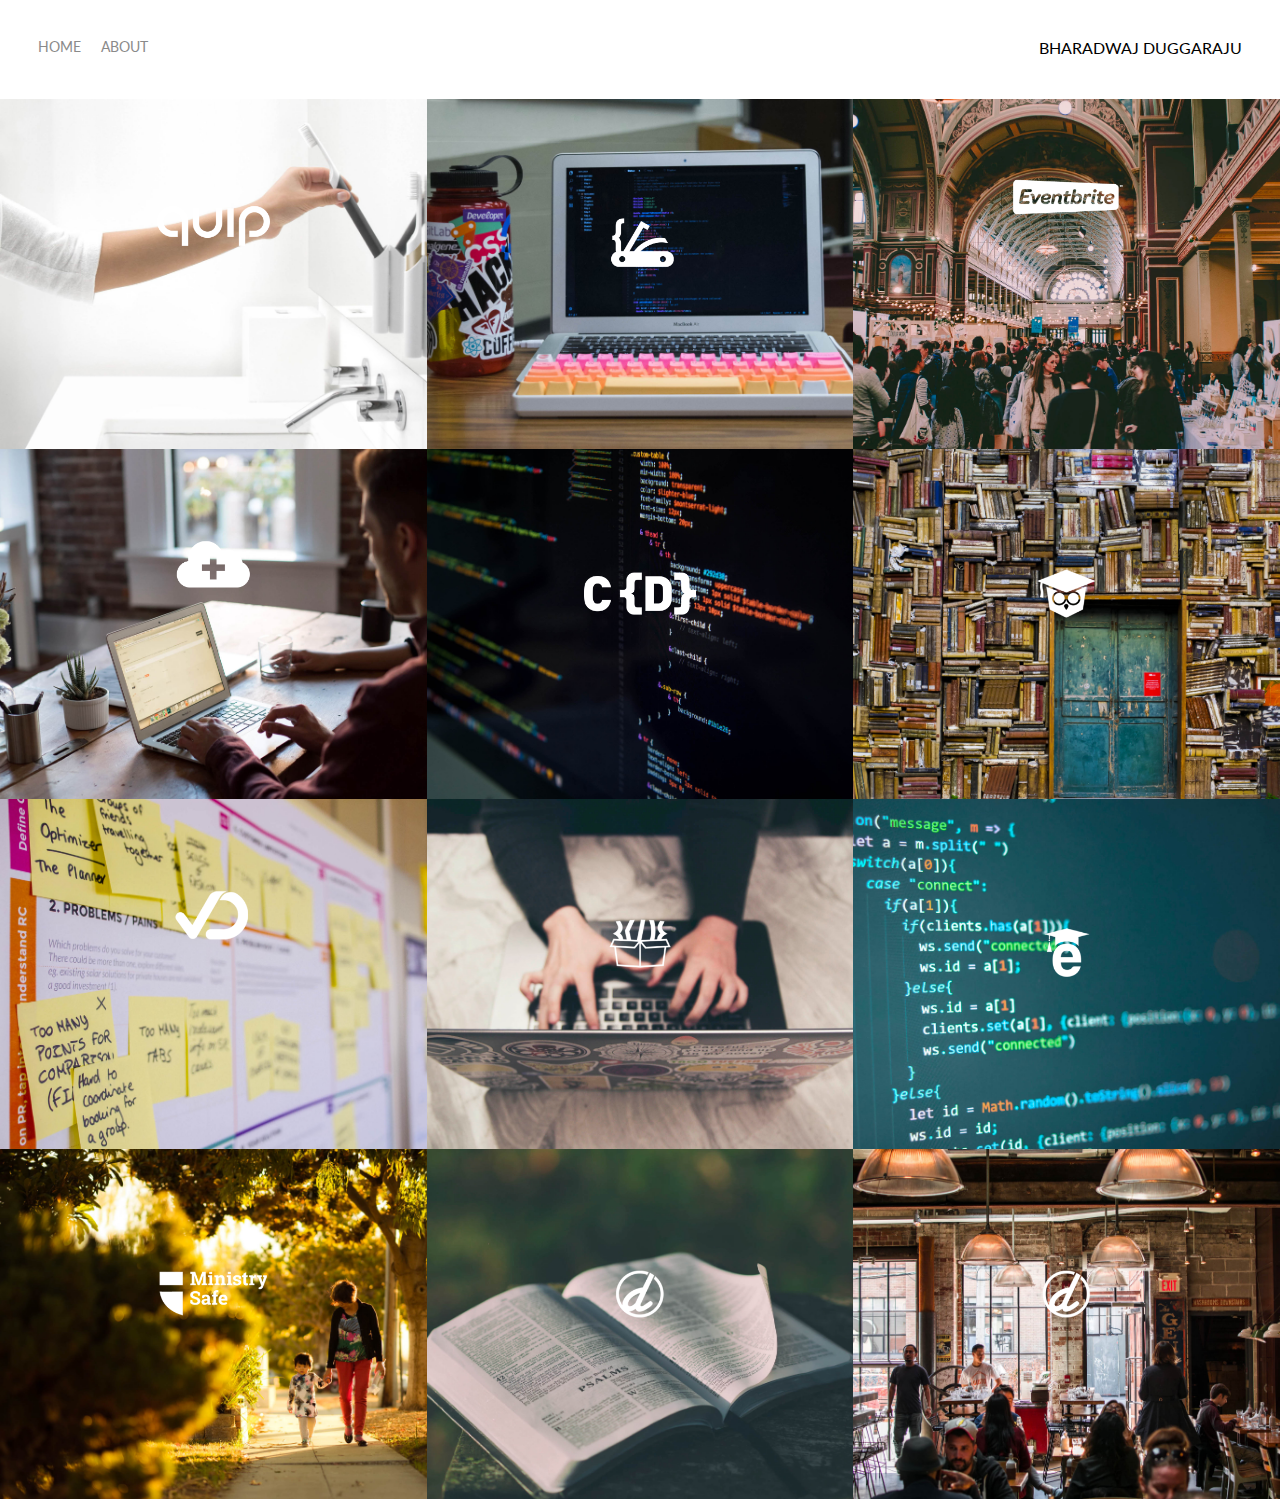
==== commit b9ff8237: "feat: new subtitles" ====
--- a/index.html
+++ b/index.html
@@ -36,10 +36,7 @@
                             <img src="images/logos/quip.png">
                         </div>
 
-                        <div class="subtitle">
-                            I built Quip, an ecommerce platform.
-                        </div>
-                
+                        <div class="subtitle">I built the Quip Ecommerce platform, named a Top 25 Invention by Time Magazine in 2016.</div>
                     </div>
 
                 </div>
@@ -52,9 +49,7 @@
                             <img src="images/logos/devcamp.png" alt="">
                         </div>
 
-                        <div class="subtitle">
-                            I built Quip, an ecommerce platform.
-                        </div>
+                        <div class="subtitle">Coding bootcamp and learning management system.</div>
                 
                     </div>
 
@@ -68,9 +63,8 @@
                             <img src="images/logos/eventbrite.png" alt="">
                         </div>
 
-                        <div class="subtitle">
-                            I built Quip, an ecommerce platform.
-                        </div>
+                        <div class="subtitle">Eventbrite is the leading event management platform on the web with millions of individuals utilizing their applications
+                            to find, register or, and management events in numerous industries.</div>
                 
                     </div>
 
@@ -84,9 +78,8 @@
                             <img src="images/logos/shop-hacker.png" alt="">
                         </div>
 
-                        <div class="subtitle">
-                            I built Quip, an ecommerce platform.
-                        </div>
+                        <div class="subtitle">Shop Hacker allows you to easily import digital products such as elearning courses, software, and games directly
+                            into your ecommerce store.</div>
                 
                     </div>
 
@@ -100,9 +93,7 @@
                             <img src="images/logos/crondose.png" alt="">
                         </div>
 
-                        <div class="subtitle">
-                            I built Quip, an ecommerce platform.
-                        </div>
+                        <div class="subtitle">Online tutorials and productivity tips.</div>
                 
                     </div>
 
@@ -116,9 +107,7 @@
                             <img src="images/logos/dailysmarty.png" alt="">
                         </div>
 
-                        <div class="subtitle">
-                            I built Quip, an ecommerce platform.
-                        </div>
+                        <div class="subtitle">Keep track of what you learn every day.</div>
                 
                     </div>
 
@@ -132,9 +121,8 @@
                             <img src="images/logos/dashtrack.png" alt="">
                         </div>
 
-                        <div class="subtitle">
-                            I built Quip, an ecommerce platform.
-                        </div>
+                        <div class="subtitle">What you track improves. DashTrack is a journal that makes it easy to track your daily tasks and make the most
+                            of your time each day.</div>
                 
                     </div>
 
@@ -148,9 +136,7 @@
                             <img src="images/logos/devtrunk.png" alt="">
                         </div>
 
-                        <div class="subtitle">
-                            I built Quip, an ecommerce platform.
-                        </div>
+                        <div class="subtitle">Online shop for developer happiness.</div>
                 
                     </div>
 
@@ -164,9 +150,7 @@
                             <img src="images/logos/edutechional.png" alt="">
                         </div>
 
-                        <div class="subtitle">
-                            I built Quip, an ecommerce platform.
-                        </div>
+                        <div class="subtitle">Online technology tutorials.</div>
                 
                     </div>
 
@@ -180,9 +164,7 @@
                             <img src="images/logos/ministry-safe.png" alt="">
                         </div>
 
-                        <div class="subtitle">
-                            I built Quip, an ecommerce platform.
-                        </div>
+                        <div class="subtitle">A complete child safety system for organizations.</div>
                 
                     </div>
 
@@ -196,9 +178,7 @@
                             <img src="images/logos/open-devos.png" alt="">
                         </div>
 
-                        <div class="subtitle">
-                            I built Quip, an ecommerce platform.
-                        </div>
+                        <div class="subtitle">Publish and share daily devotionals.</div>
                 
                     </div>
 
@@ -212,9 +192,7 @@
                             <img src="images/logos/open-devos.png" alt="">
                         </div>
 
-                        <div class="subtitle">
-                            I built Quip, an ecommerce platform.
-                        </div>
+                        <div class="subtitle">Publish and share daily devotionals.</div>
                 
                     </div>
 
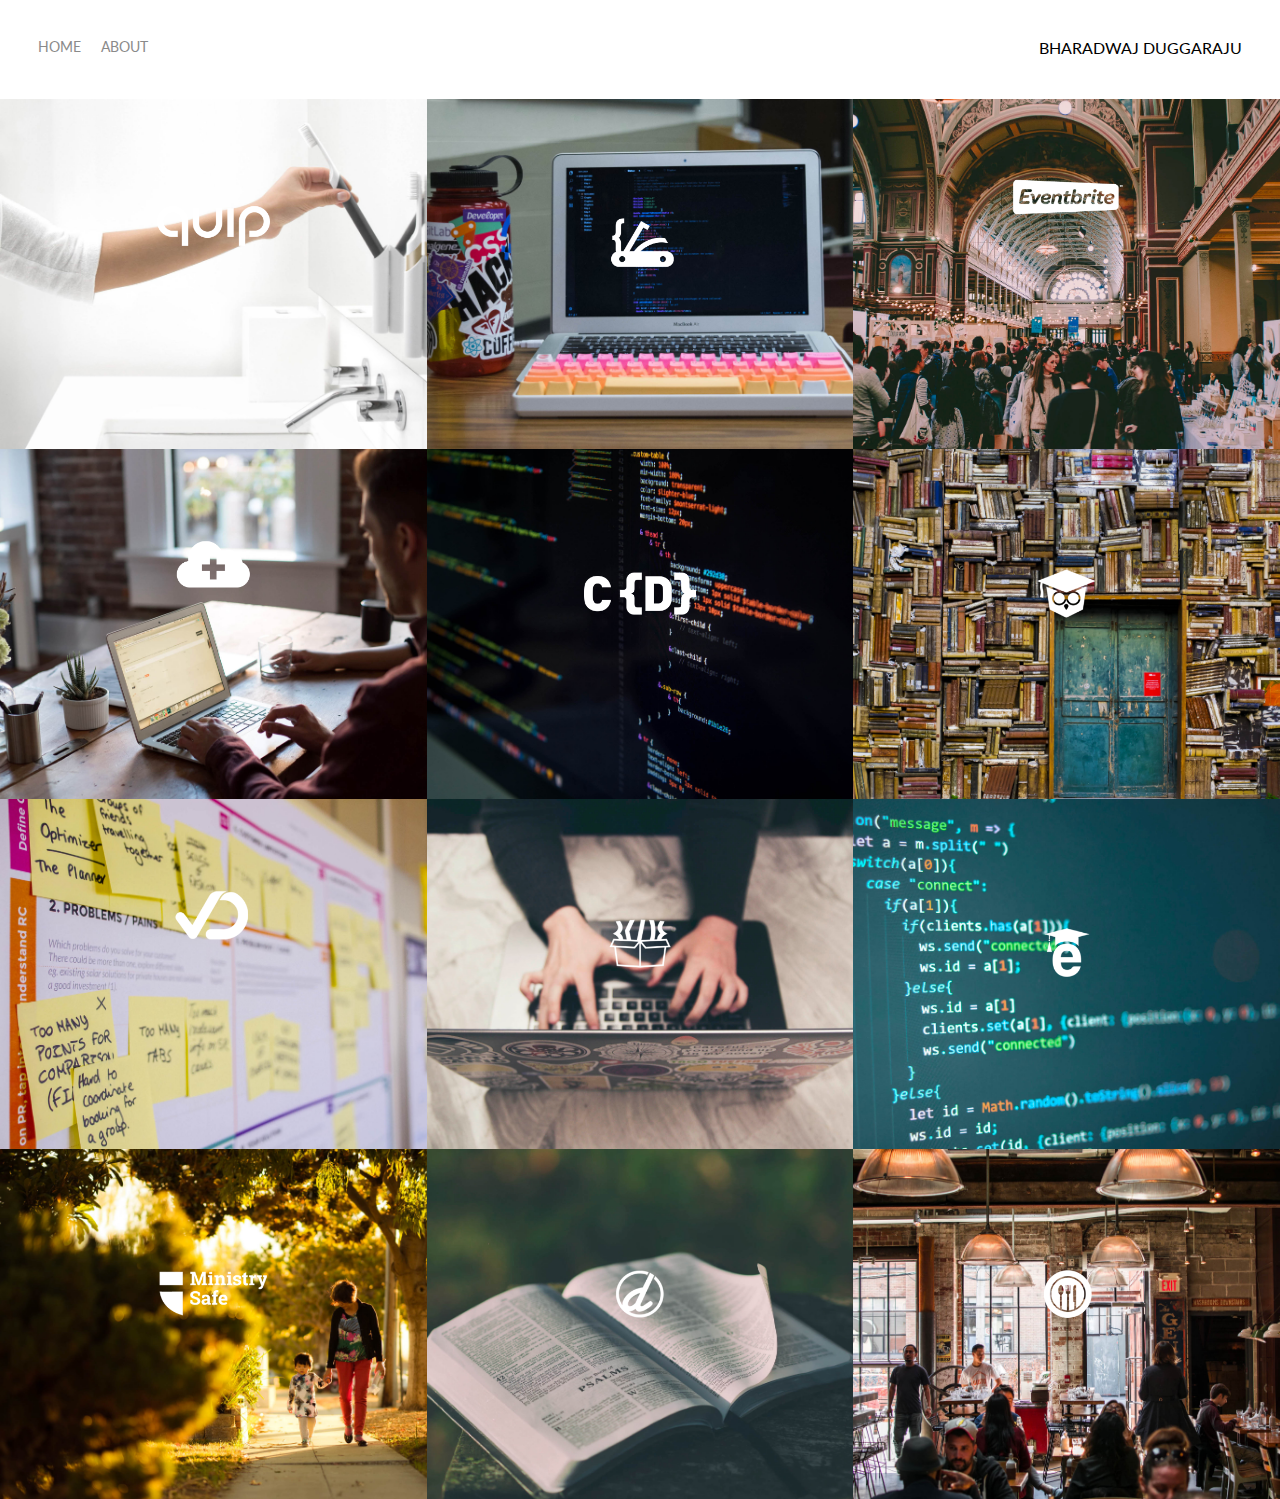
==== commit e858c14b: "fix: last grid item" ====
--- a/index.html
+++ b/index.html
@@ -189,10 +189,10 @@
 
                     <div class="image-text-wrapper">
                         <div class="logo-wrapper">
-                            <img src="images/logos/open-devos.png" alt="">
-                        </div>
-
-                        <div class="subtitle">Publish and share daily devotionals.</div>
+                            <img src="images/logos/toastability.png" alt="">
+                        </div>
+
+                        <div class="subtitle">Easy way to manage the digital life of your bar or restaurant.</div>
                 
                     </div>
 
